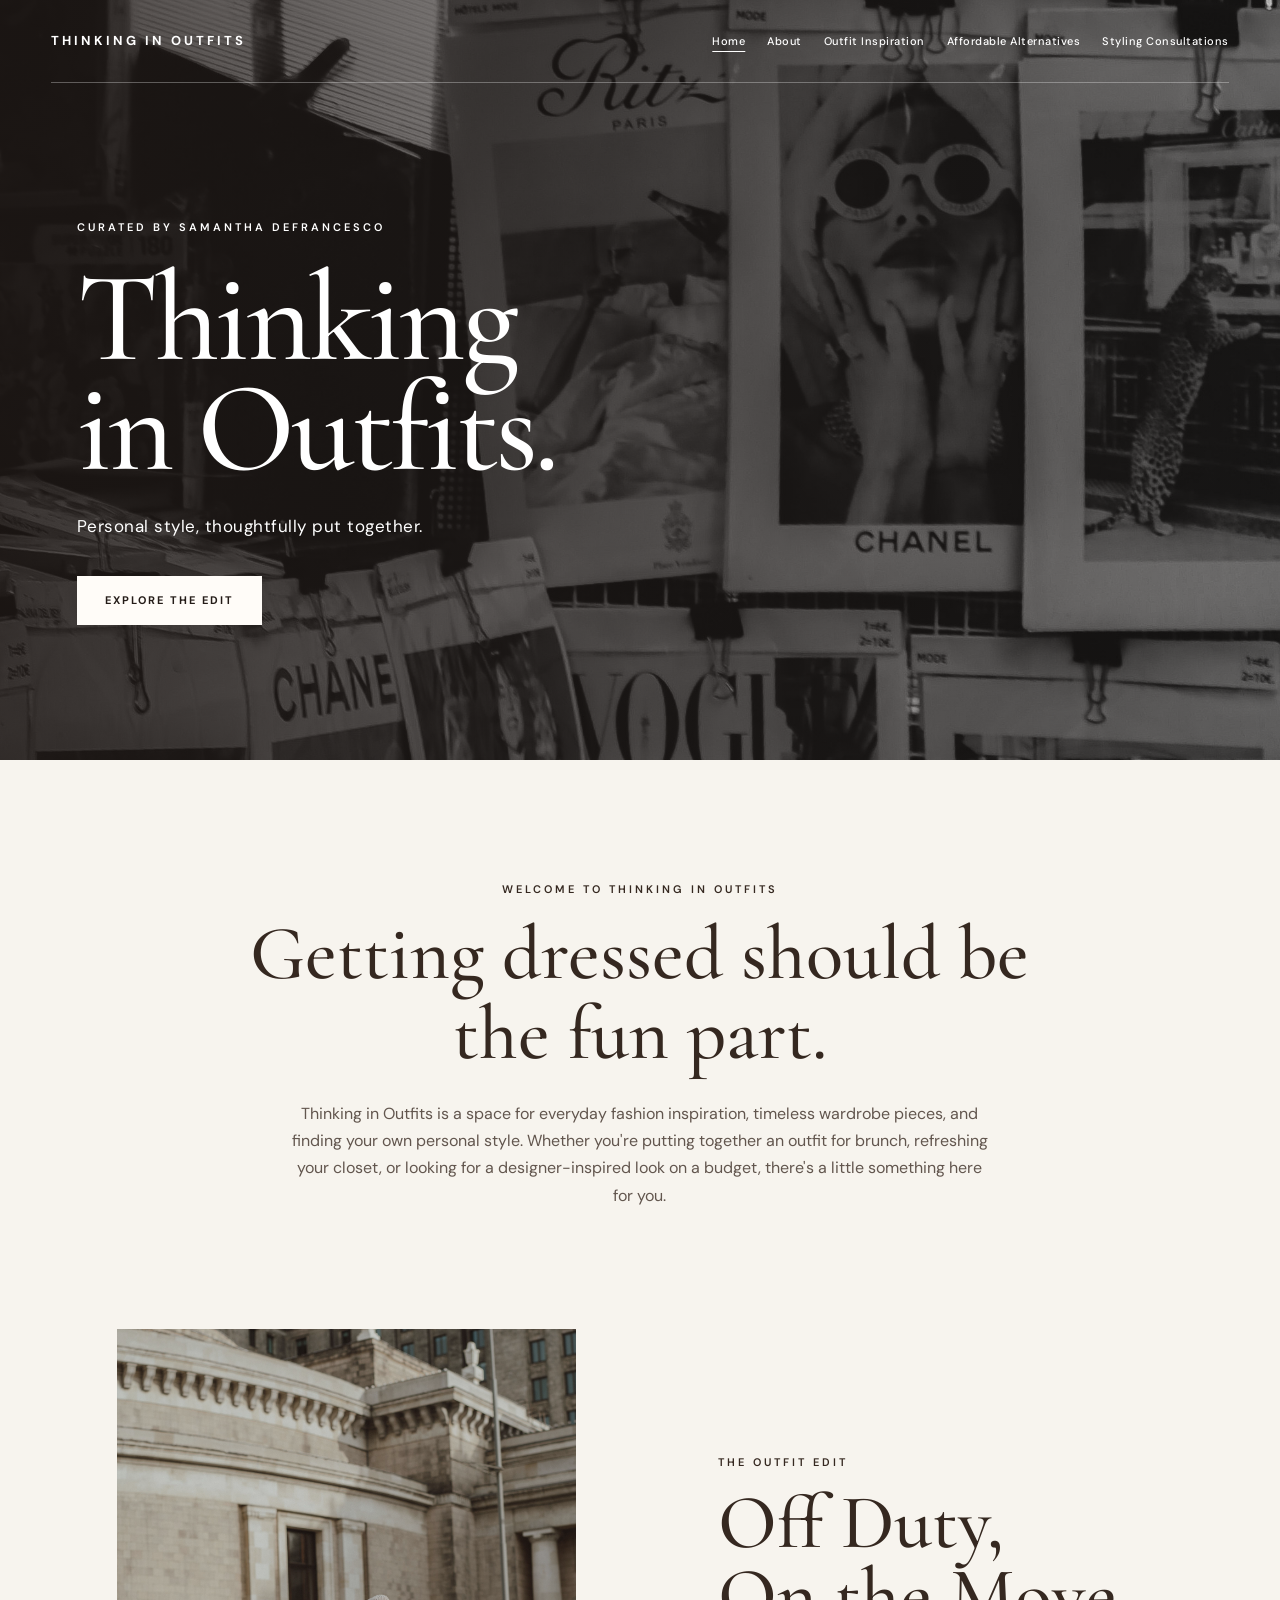
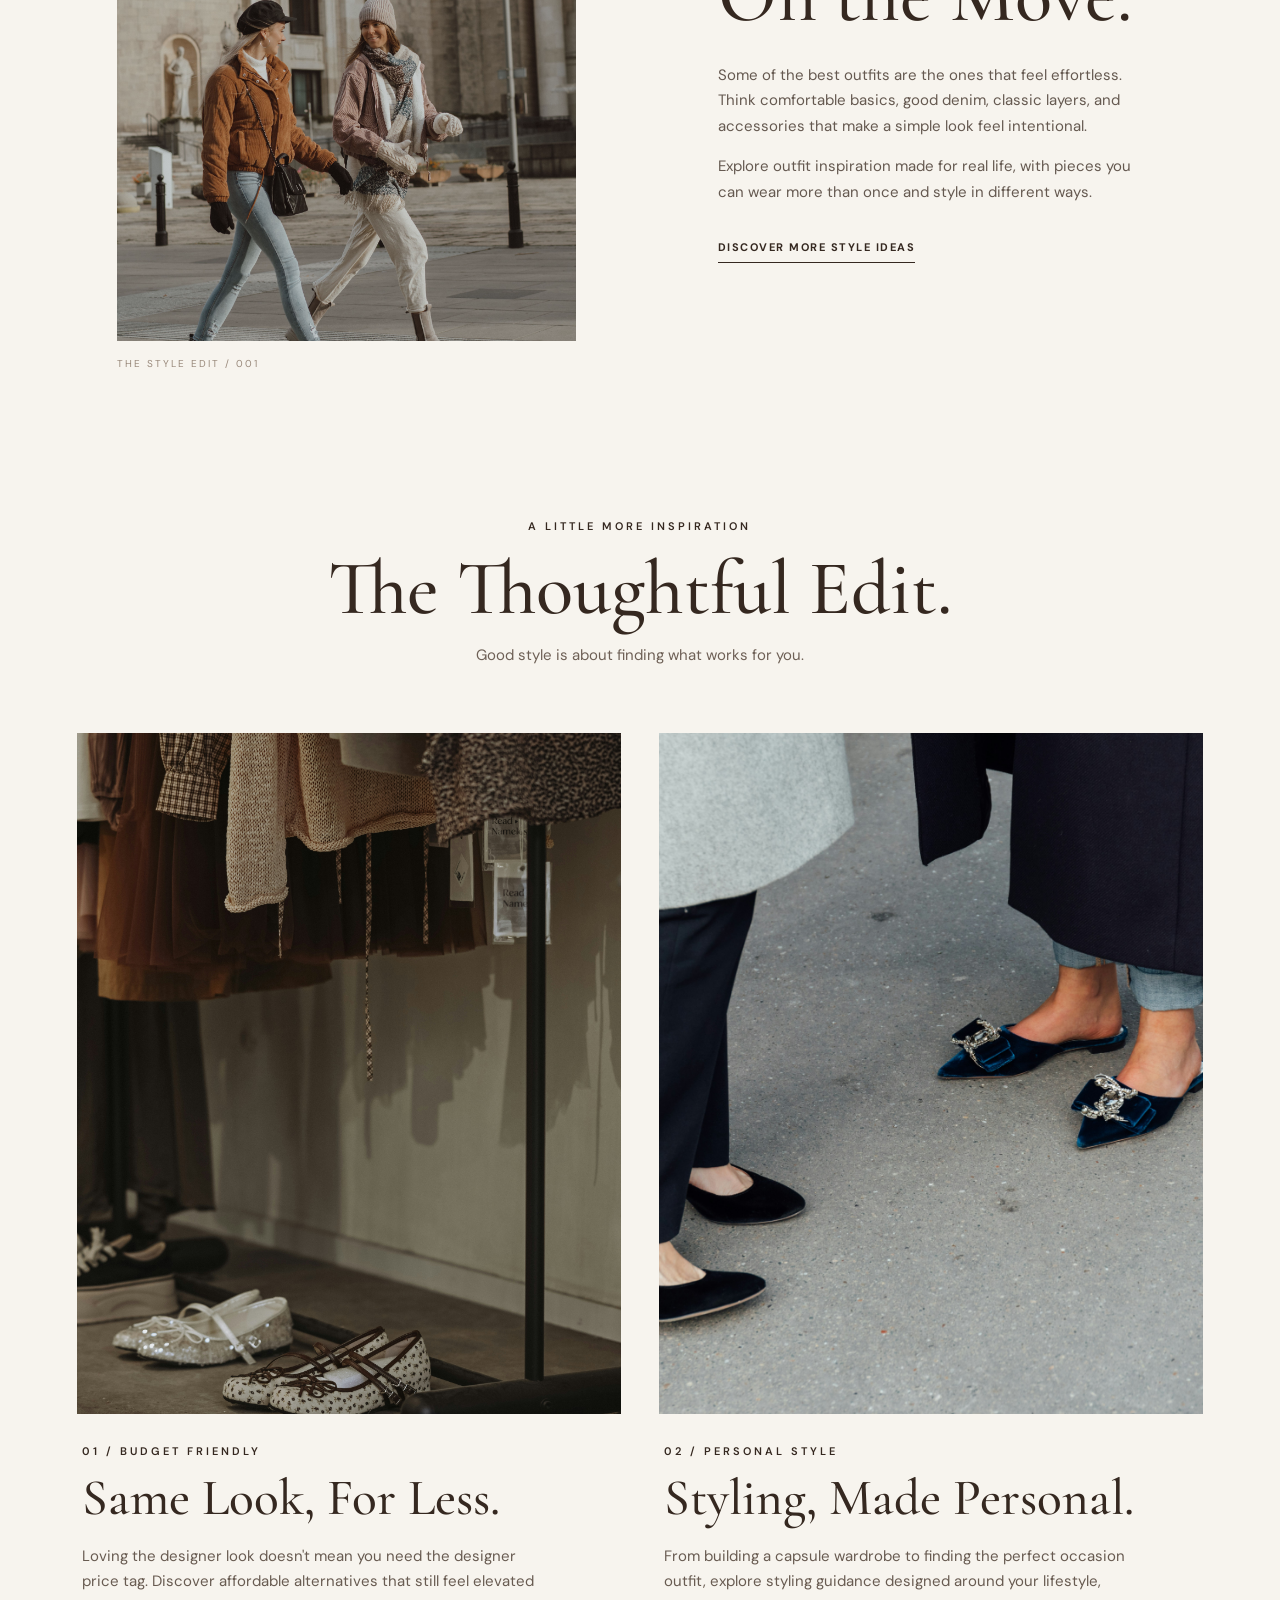
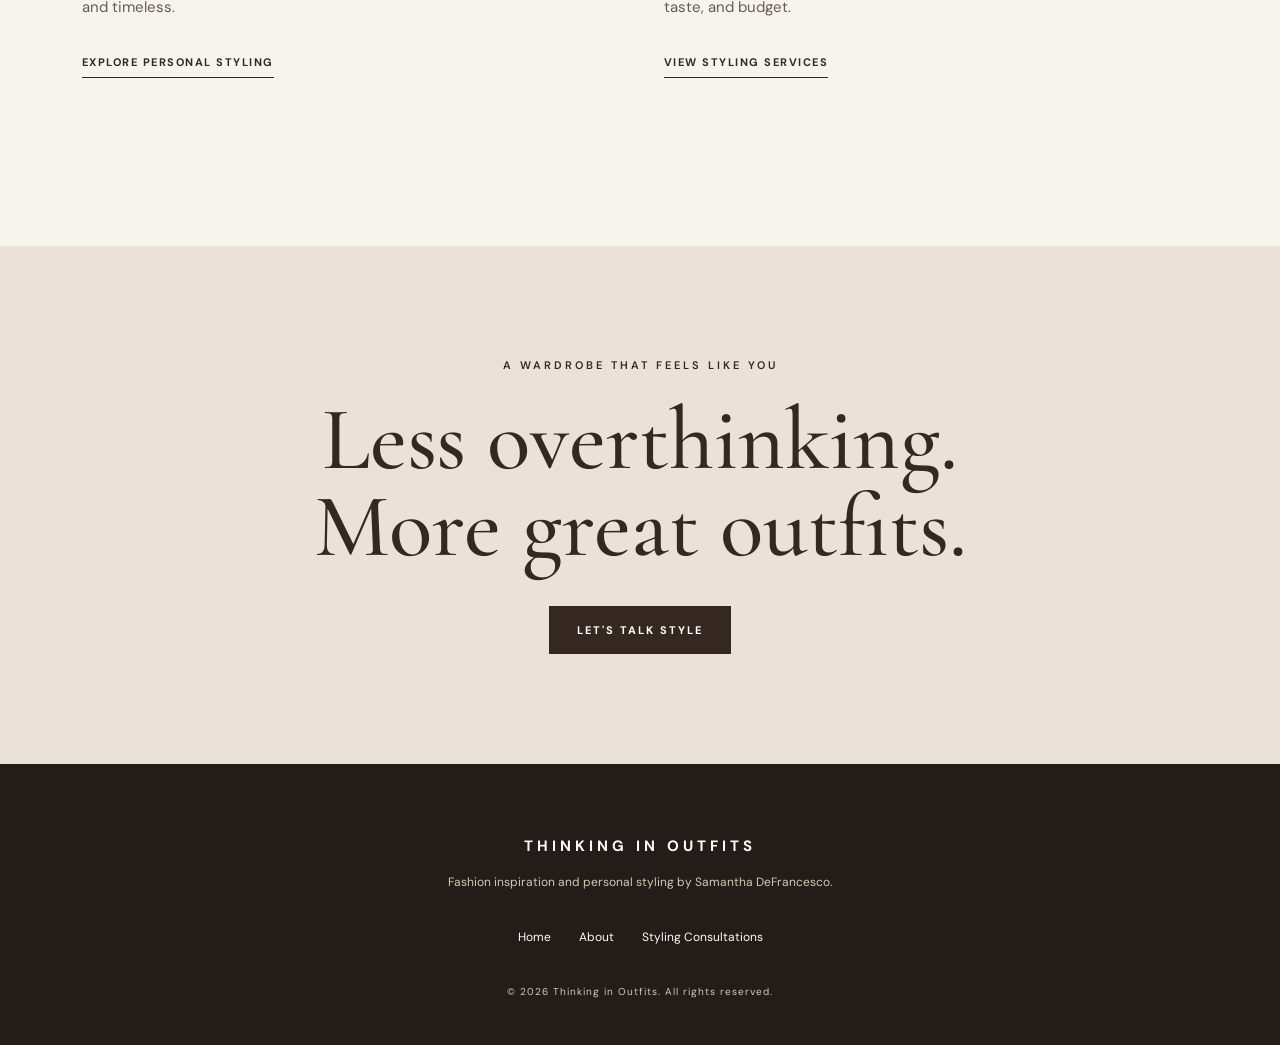
==== index.html @ 7001dfb4 "Add files via upload" ====
<!DOCTYPE html>
<html lang="en">

<head>
    <meta charset="UTF-8">
    <meta name="viewport" content="width=device-width, initial-scale=1.0">
    <meta name="description" content="Thinking in Outfits is a fashion inspiration and personal styling website by Samantha DeFrancesco.">
    <title>Home | Thinking in Outfits</title>
    <link rel="stylesheet" href="css/style.css">
</head>

<body>

    <!-- Header and Navigation -->
    <header class="hero home-hero">

        <nav class="navbar" aria-label="Main Navigation">
            <a href="index.html" class="logo">THINKING IN OUTFITS</a>

            <ul class="nav-links">
                <li><a href="index.html" aria-current="page">Home</a></li>
                <li><a href="index.html#about">About</a></li>
                <li><a href="index.html#outfits">Outfit Inspiration</a></li>
                <li><a href="index.html#alternatives">Affordable Alternatives</a></li>
                <li><a href="styling-consultations.html">Styling Consultations</a></li>
            </ul>
        </nav>

        <div class="hero-content">
            <p class="eyebrow">CURATED BY SAMANTHA DEFRANCESCO</p>
            <h1>Thinking<br>in Outfits.</h1>
            <p class="hero-subtitle">Personal style, thoughtfully put together.</p>
            <a href="#outfits" class="button button-light">EXPLORE THE EDIT</a>
        </div>

    </header>

    <!-- Main Website Content -->
    <main>

        <!-- Welcome Section -->
        <section id="about" class="intro-section container">
            <p class="eyebrow">WELCOME TO THINKING IN OUTFITS</p>

            <h2>Getting dressed should be the fun part.</h2>

            <p>
                Thinking in Outfits is a space for everyday fashion inspiration,
                timeless wardrobe pieces, and finding your own personal style.
                Whether you're putting together an outfit for brunch, refreshing
                your closet, or looking for a designer-inspired look on a budget,
                there's a little something here for you.
            </p>
        </section>

        <!-- Featured Outfit Section -->
        <section id="outfits" class="featured-section container">

            <figure class="featured-image">
                <img src="images/off-duty.jpg"
                     alt="An editorial collage of a casual, everyday outfit">
                <figcaption>THE STYLE EDIT / 001</figcaption>
            </figure>

            <div class="featured-text">
                <p class="eyebrow">THE OUTFIT EDIT</p>
                <h2>Off Duty,<br>On the Move.</h2>

                <p>
                    Some of the best outfits are the ones that feel effortless.
                    Think comfortable basics, good denim, classic layers,
                    and accessories that make a simple look feel intentional.
                </p>

                <p>
                    Explore outfit inspiration made for real life, with pieces
                    you can wear more than once and style in different ways.
                </p>

                <a href="#alternatives" class="text-link">
                    DISCOVER MORE STYLE IDEAS
                </a>
            </div>

        </section>

        <!-- Additional Website Offerings -->
        <section id="alternatives" class="discover-section container">

            <div class="section-heading">
                <p class="eyebrow">A LITTLE MORE INSPIRATION</p>
                <h2>The Thoughtful Edit.</h2>
                <p>Good style is about finding what works for you.</p>
            </div>

            <div class="card-grid">

                <article class="style-card">
                    <img src="images/affordable-look.jpg"
                         alt="Fashion collage featuring a stylish, budget-friendly outfit">

                    <div class="card-content">
                        <p class="eyebrow">01 / BUDGET FRIENDLY</p>
                        <h3>Same Look, For Less.</h3>

                        <p>
                            Loving the designer look doesn't mean you need
                            the designer price tag. Discover affordable
                            alternatives that still feel elevated and timeless.
                        </p>

                        <a href="styling-consultations.html" class="text-link">
                            EXPLORE PERSONAL STYLING
                        </a>
                    </div>
                </article>

                <article class="style-card">
                    <img src="images/styling.jpg"
                         alt="Neutral clothing and accessories arranged for personal styling">

                    <div class="card-content">
                        <p class="eyebrow">02 / PERSONAL STYLE</p>
                        <h3>Styling, Made Personal.</h3>

                        <p>
                            From building a capsule wardrobe to finding the
                            perfect occasion outfit, explore styling guidance
                            designed around your lifestyle, taste, and budget.
                        </p>

                        <a href="styling-consultations.html" class="text-link">
                            VIEW STYLING SERVICES
                        </a>
                    </div>
                </article>

            </div>

        </section>

        <!-- Closing Statement -->
        <section class="closing-section">
            <p class="eyebrow">A WARDROBE THAT FEELS LIKE YOU</p>
            <h2>Less overthinking.<br>More great outfits.</h2>
            <a href="styling-consultations.html" class="button button-dark">
                LET'S TALK STYLE
            </a>
        </section>

    </main>

    <!-- Footer -->
    <footer class="site-footer">
        <p class="footer-logo">THINKING IN OUTFITS</p>
        <p>Fashion inspiration and personal styling by Samantha DeFrancesco.</p>

        <nav aria-label="Footer Navigation">
            <a href="index.html">Home</a>
            <a href="index.html#about">About</a>
            <a href="styling-consultations.html">Styling Consultations</a>
        </nav>

        <p class="copyright">&copy; 2026 Thinking in Outfits. All rights reserved.</p>
    </footer>

</body>
</html>
---- css/style.css ----
/* ========================================
   THINKING IN OUTFITS
   Website by Samantha DeFrancesco
   ITC 2400 Signature Assignment
======================================== */

@import url('https://fonts.googleapis.com/css2?family=Cormorant+Garamond:wght@400;500;600&family=DM+Sans:wght@400;500;600;700&display=swap');

/* COLORS AND GLOBAL STYLES */

:root {
    --cream: #f7f4ee;
    --ivory: #fffcf8;
    --chocolate: #352820;
    --espresso: #241c18;
    --taupe: #99897b;
    --sand: #eae2d8;
    --line: #ded5ca;
}

* {
    box-sizing: border-box;
}

html {
    scroll-behavior: smooth;
}

body {
    margin: 0;
    background-color: var(--cream);
    color: var(--chocolate);
    font-family: 'DM Sans', Arial, sans-serif;
    font-size: 15px;
    line-height: 1.7;
}

h1, h2, h3, p, figure {
    margin-top: 0;
}

h1, h2, h3 {
    font-family: 'Cormorant Garamond', Georgia, serif;
    font-weight: 500;
}

a {
    color: inherit;
    text-decoration: none;
}

a:focus-visible {
    outline: 2px solid currentColor;
    outline-offset: 5px;
}

img {
    display: block;
    max-width: 100%;
}

.container {
    width: 88%;
    max-width: 1180px;
    margin-left: auto;
    margin-right: auto;
}

.eyebrow {
    font-size: 11px;
    font-weight: 600;
    letter-spacing: 3px;
    text-transform: uppercase;
}

/* ========================================
   HERO BANNER
======================================== */

.hero {
    min-height: 760px;
    background-color: #6c5c50;
    background-image:
        linear-gradient(
            90deg,
            rgba(29, 22, 19, 0.74),
            rgba(29, 22, 19, 0.15)
        ),
        url("../images/hero.jpg");
    background-size: cover;
    background-position: center;
    color: white;
    display: flex;
    flex-direction: column;
}

.navbar {
    width: 92%;
    max-width: 1250px;
    margin: 0 auto;
    padding: 28px 0;
    display: flex;
    justify-content: space-between;
    align-items: center;
    gap: 30px;
    border-bottom: 1px solid rgba(255, 255, 255, 0.3);
}

.logo {
    font-size: 13px;
    font-weight: 700;
    letter-spacing: 3px;
    white-space: nowrap;
}

.nav-links {
    list-style: none;
    display: flex;
    justify-content: flex-end;
    flex-wrap: wrap;
    gap: 22px;
    margin: 0;
    padding: 0;
}

.nav-links a {
    font-size: 11px;
    font-weight: 500;
    letter-spacing: 0.5px;
    transition: opacity 0.3s ease;
}

.nav-links a:hover {
    opacity: 0.65;
}

.nav-links a[aria-current="page"] {
    text-decoration: underline;
    text-underline-offset: 6px;
}

.hero-content {
    width: 88%;
    max-width: 1180px;
    margin: auto;
    padding: 100px 0;
}

.hero-content h1 {
    font-size: clamp(75px, 10vw, 150px);
    line-height: 0.86;
    letter-spacing: -4px;
    margin: 28px 0;
}

.hero-subtitle {
    font-size: 17px;
    letter-spacing: 0.5px;
    margin-bottom: 35px;
}

/* BUTTONS AND LINKS */

.button {
    display: inline-block;
    padding: 15px 28px;
    font-size: 11px;
    font-weight: 700;
    letter-spacing: 2px;
    text-align: center;
    transition: background 0.3s ease, color 0.3s ease;
}

.button-light {
    background: var(--ivory);
    color: var(--espresso);
}

.button-light:hover {
    background: var(--sand);
}

.button-dark {
    background: var(--chocolate);
    color: white;
}

.button-dark:hover {
    background: #594438;
}

.text-link {
    display: inline-block;
    margin-top: 18px;
    padding-bottom: 5px;
    border-bottom: 1px solid currentColor;
    font-size: 11px;
    font-weight: 700;
    letter-spacing: 1.5px;
    transition: opacity 0.3s ease;
}

.text-link:hover {
    opacity: 0.55;
}

/* ========================================
   WELCOME SECTION
======================================== */

.intro-section {
    padding-top: 120px;
    padding-bottom: 120px;
    text-align: center;
}

.intro-section h2 {
    max-width: 800px;
    margin: 15px auto 25px;
    font-size: clamp(45px, 6vw, 78px);
    line-height: 1.05;
}

.intro-section > p:last-child {
    max-width: 700px;
    margin: 0 auto;
    color: #62564e;
    font-size: 16px;
}

/* ========================================
   FEATURED OUTFIT
======================================== */

.featured-section {
    display: grid;
    grid-template-columns: 1fr 0.9fr;
    align-items: center;
    gap: 9%;
    padding-bottom: 130px;
}

.featured-image img {
    width: 100%;
    aspect-ratio: 3 / 4;
    object-fit: cover;
    background-color: var(--sand);
    filter: saturate(0.9);
}

.featured-image figcaption {
    padding-top: 14px;
    font-size: 10px;
    letter-spacing: 2px;
    color: var(--taupe);
}

.featured-text h2 {
    font-size: clamp(55px, 6vw, 88px);
    line-height: 0.95;
    margin: 15px 0 30px;
}

.featured-text > p:not(.eyebrow) {
    max-width: 430px;
    color: #655950;
}

/* ========================================
   THE THOUGHTFUL EDIT
======================================== */

.discover-section {
    padding-bottom: 140px;
}

.section-heading {
    text-align: center;
    margin-bottom: 65px;
}

.section-heading h2 {
    font-size: clamp(50px, 6vw, 80px);
    line-height: 1;
    margin: 15px 0;
}

.section-heading > p:last-child {
    color: #6e6056;
}

.card-grid {
    display: grid;
    grid-template-columns: repeat(2, minmax(0, 1fr));
    gap: 38px;
}

.style-card img {
    width: 100%;
    aspect-ratio: 4 / 5;
    object-fit: cover;
    background-color: var(--sand);
    transition: transform 0.4s ease, filter 0.4s ease;
}

.style-card img:hover {
    filter: brightness(0.95);
    transform: scale(0.99);
}

.card-content {
    padding: 28px 5px;
}

.card-content h3 {
    font-size: clamp(38px, 4vw, 55px);
    line-height: 1.05;
    margin: 12px 0 18px;
}

.card-content > p:not(.eyebrow) {
    max-width: 470px;
    color: #685b51;
}

/* ========================================
   CLOSING STATEMENT
======================================== */

.closing-section {
    background-color: var(--sand);
    text-align: center;
    padding: 110px 20px;
}

.closing-section h2 {
    font-size: clamp(55px, 7vw, 90px);
    line-height: 0.97;
    margin: 22px 0 35px;
}

/* ========================================
   STYLING CONSULTATIONS PAGE
======================================== */

.services-hero {
    min-height: 570px;
    background-image:
        linear-gradient(
            90deg,
            rgba(29, 22, 19, 0.75),
            rgba(29, 22, 19, 0.25)
        ),
        url("../images/styling.jpg");
}

.services-hero .hero-content h1 {
    font-size: clamp(65px, 8vw, 110px);
}

.services-intro {
    padding-top: 110px;
    padding-bottom: 85px;
    text-align: center;
}

.services-intro h2 {
    font-size: clamp(48px, 6vw, 78px);
    line-height: 1;
    margin: 20px auto;
}

.services-intro > p:last-child {
    max-width: 680px;
    margin: 0 auto;
    color: #655950;
}

.services-grid {
    display: grid;
    grid-template-columns: repeat(3, minmax(0, 1fr));
    gap: 24px;
    margin-bottom: 90px;
}

.service-card {
    background: var(--ivory);
    padding: 38px 28px;
}

.service-card h3 {
    font-size: 40px;
    line-height: 1;
    margin: 16px 0;
}

.service-card p {
    color: #655950;
}

.pricing-section {
    padding-bottom: 110px;
}

.pricing-section h2 {
    font-size: clamp(45px, 6vw, 70px);
    text-align: center;
}

.pricing-wrap {
    width: 100%;
    overflow-x: auto;
}

.pricing-table {
    width: 100%;
    min-width: 480px;
    border-collapse: collapse;
    text-align: left;
}

.pricing-table th {
    background-color: var(--sand);
    padding: 20px;
    font-size: 12px;
    letter-spacing: 1px;
    text-transform: uppercase;
}

.pricing-table td {
    padding: 22px 20px;
    border: none;
}

.pricing-table tbody tr:nth-child(odd) {
    background-color: var(--ivory);
}

.pricing-note {
    font-size: 12px;
    color: #74665c;
    text-align: center;
    margin-top: 20px;
}

.process-section {
    background: var(--sand);
    padding: 95px 0;
}

.process-section h2 {
    font-size: clamp(48px, 6vw, 75px);
    text-align: center;
}

.process-grid {
    display: grid;
    grid-template-columns: repeat(3, minmax(0, 1fr));
    gap: 35px;
    margin-top: 50px;
}

.process-step {
    text-align: center;
}

.process-step h3 {
    font-size: 33px;
    margin: 12px 0;
}

.process-step p {
    color: #655950;
}

.contact-section {
    padding: 110px 20px;
    text-align: center;
}

.contact-section h2 {
    font-size: clamp(50px, 6vw, 80px);
    line-height: 1;
    margin: 15px 0 25px;
}

/* ========================================
   FOOTER
======================================== */

.site-footer {
    background-color: var(--espresso);
    color: var(--ivory);
    text-align: center;
    padding: 70px 20px 35px;
}

.footer-logo {
    font-size: 15px;
    font-weight: 700;
    letter-spacing: 4px;
    margin-bottom: 12px;
}

.site-footer > p:not(.footer-logo) {
    font-size: 12px;
    color: #d5c8ba;
}

.site-footer nav {
    display: flex;
    justify-content: center;
    flex-wrap: wrap;
    gap: 28px;
    margin: 35px 0;
}

.site-footer nav a {
    font-size: 12px;
    transition: opacity 0.3s ease;
}

.site-footer nav a:hover {
    opacity: 0.6;
}

.copyright {
    font-size: 10px !important;
    letter-spacing: 1px;
}

/* ========================================
   RESPONSIVE TABLET LAYOUT
======================================== */

@media (max-width: 950px) {

    .navbar {
        flex-direction: column;
        gap: 20px;
    }

    .nav-links {
        justify-content: center;
        gap: 15px;
    }

    .featured-section {
        gap: 5%;
    }

    .services-grid {
        grid-template-columns: 1fr;
    }

}

/* ========================================
   RESPONSIVE MOBILE LAYOUT
======================================== */

@media (max-width: 650px) {

    .hero {
        min-height: 680px;
    }

    .navbar {
        padding: 23px 0;
    }

    .logo {
        font-size: 12px;
        letter-spacing: 2px;
    }

    .nav-links {
        gap: 10px 15px;
    }

    .nav-links a {
        font-size: 10px;
    }

    .hero-content {
        padding: 85px 0;
    }

    .hero-content h1 {
        font-size: clamp(65px, 14vw, 95px);
        letter-spacing: -2px;
    }

    .hero-subtitle {
        font-size: 14px;
    }

    .intro-section {
        padding-top: 80px;
        padding-bottom: 80px;
    }

    .featured-section {
        grid-template-columns: 1fr;
        gap: 35px;
        padding-bottom: 90px;
    }

    .featured-text h2 {
        font-size: 65px;
    }

    .discover-section {
        padding-bottom: 90px;
    }

    .card-grid {
        grid-template-columns: 1fr;
        gap: 40px;
    }

    .section-heading {
        margin-bottom: 40px;
    }

    .closing-section {
        padding: 85px 18px;
    }

    .services-hero {
        min-height: 600px;
    }

    .services-intro {
        padding-top: 80px;
    }

    .process-grid {
        grid-template-columns: 1fr;
        gap: 30px;
    }

    .site-footer {
        padding-top: 55px;
    }

    .site-footer nav {
        gap: 15px;
    }

}

/* Accessibility: Reduce animation if requested */

@media (prefers-reduced-motion: reduce) {
    html {
        scroll-behavior: auto;
    }

    .style-card img,
    .button,
    .text-link,
    .nav-links a {
        transition: none;
    }
}
/* Centered section labels */

.text-center {
    text-align: center;
}
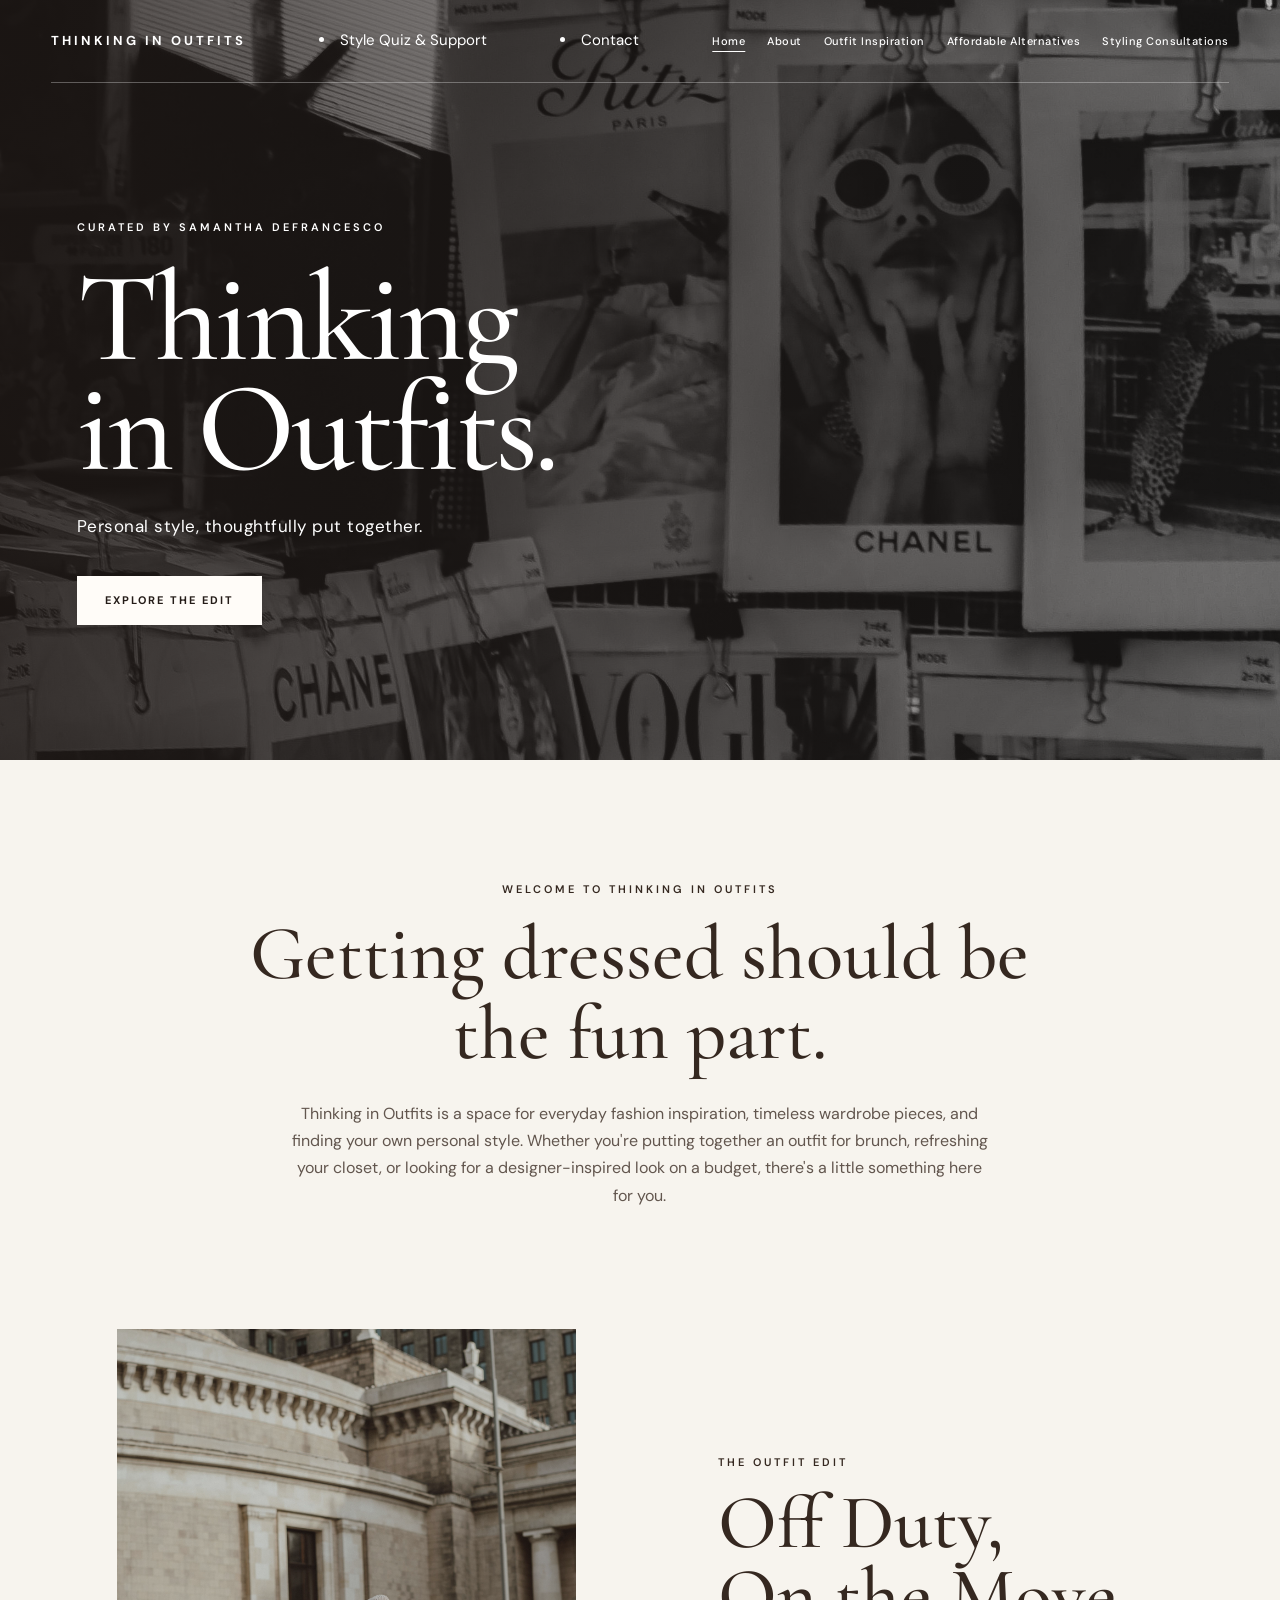
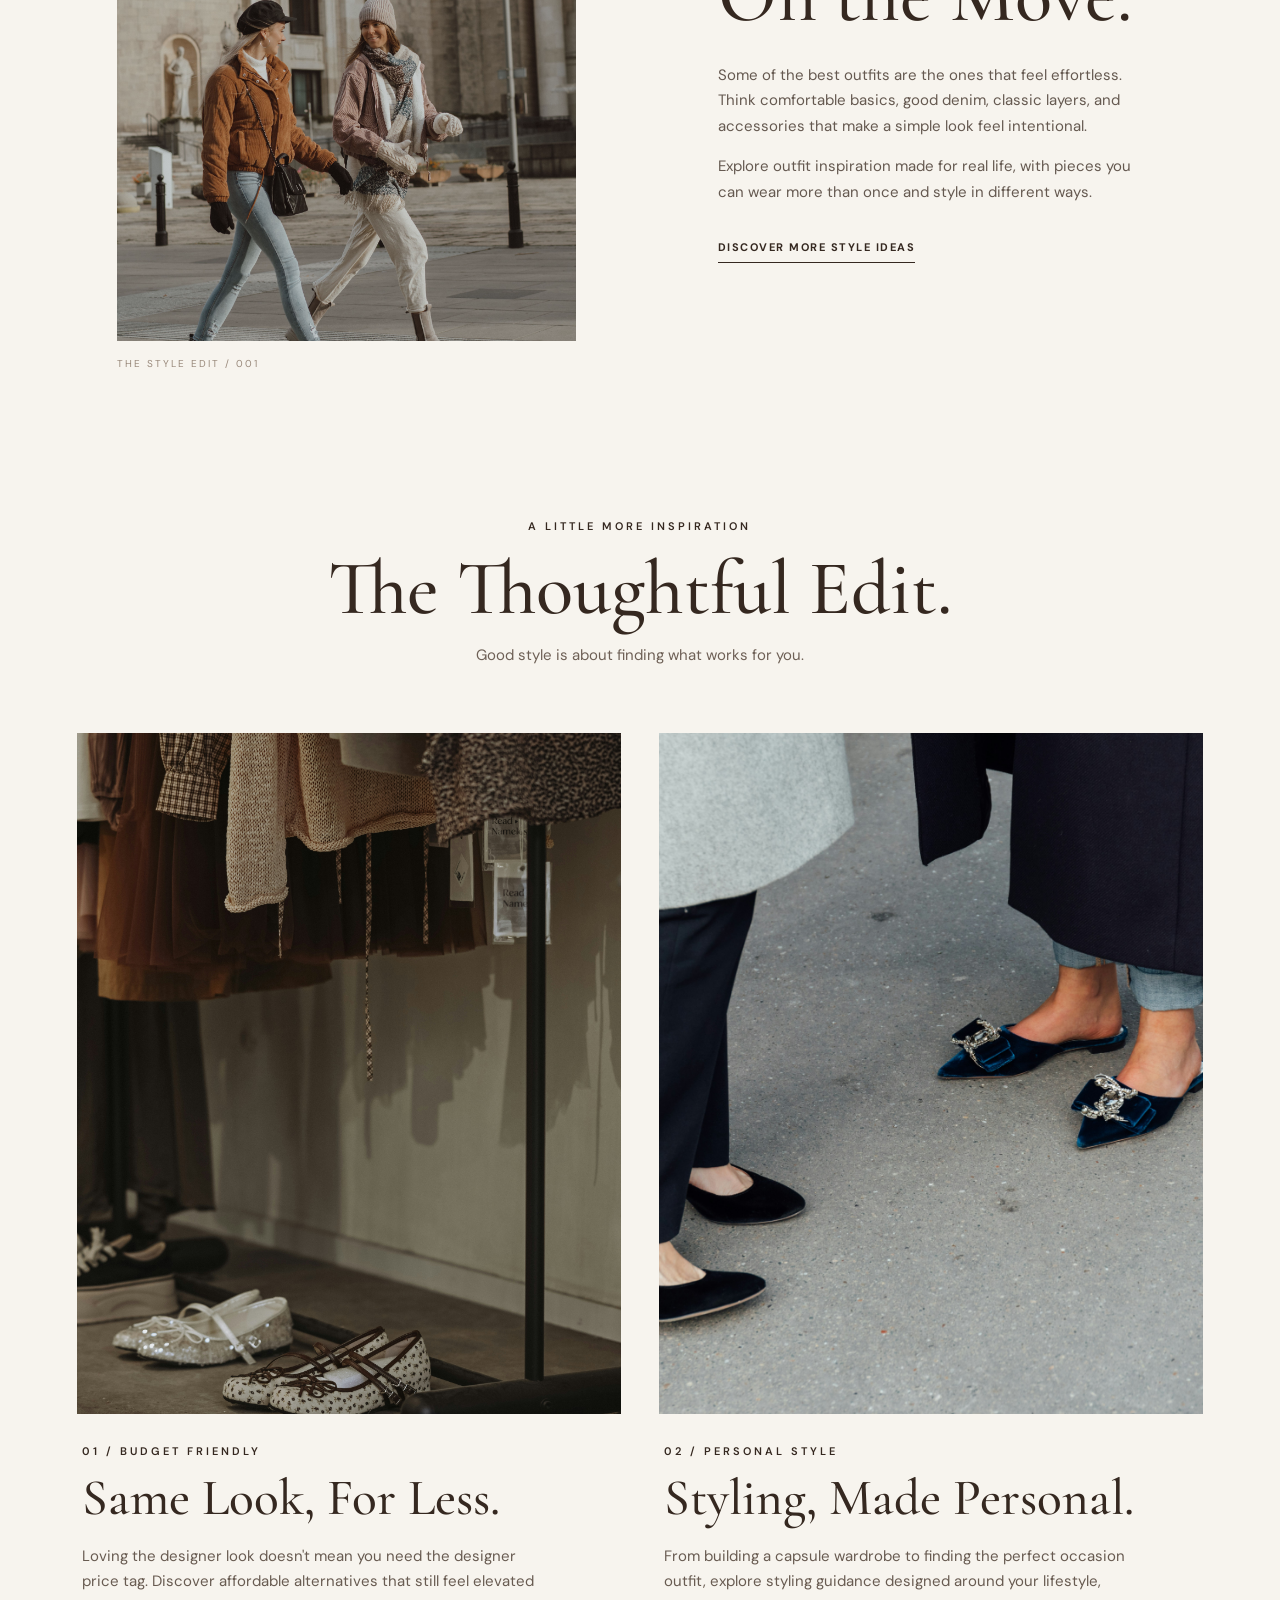
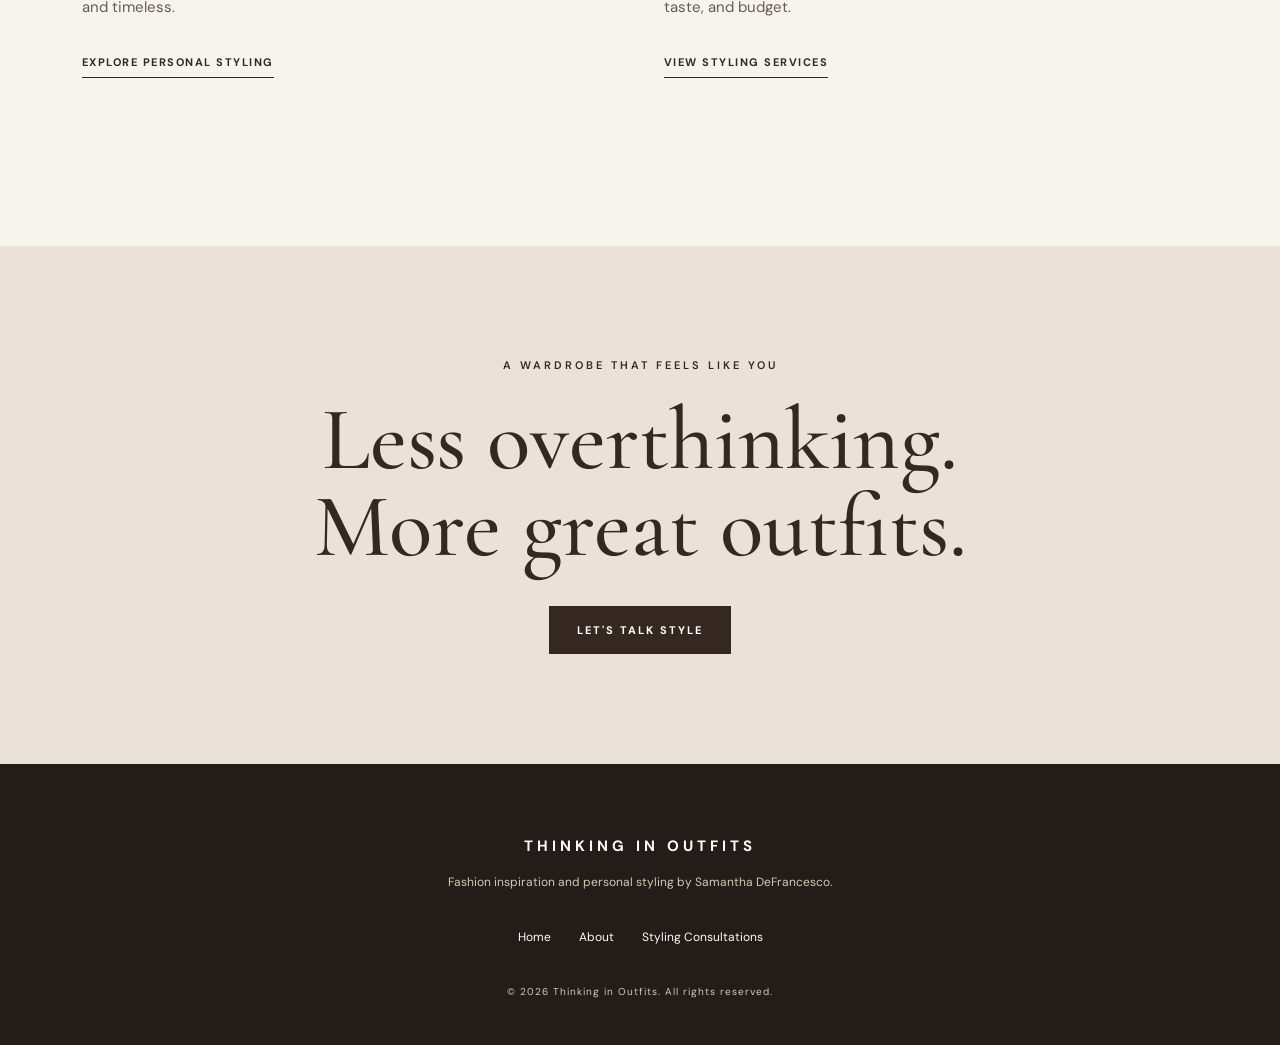
==== commit 318204f6: "Add files via upload" ====
--- a/index.html
+++ b/index.html
@@ -16,7 +16,8 @@
 
         <nav class="navbar" aria-label="Main Navigation">
             <a href="index.html" class="logo">THINKING IN OUTFITS</a>
-
+<li><a href="support.html">Style Quiz & Support</a></li>
+<li><a href="contact.html">Contact</a></li>
             <ul class="nav-links">
                 <li><a href="index.html" aria-current="page">Home</a></li>
                 <li><a href="index.html#about">About</a></li>
--- a/css/style.css
+++ b/css/style.css
@@ -668,4 +668,157 @@
 
 .text-center {
     text-align: center;
+}
+
+
+/* CONTACT FORM */
+.styling-form {
+    max-width: 750px;
+    margin: 30px auto 90px;
+    padding: 40px;
+    background-color: var(--ivory);
+    border: 1px solid var(--line);
+}
+
+.form-field {
+    margin-bottom: 25px;
+}
+
+.form-field label {
+    display: block;
+    font-weight: 600;
+    margin-bottom: 8px;
+}
+
+.form-field input,
+.form-field select,
+.form-field textarea {
+    width: 100%;
+    padding: 14px;
+    border: 1px solid var(--line);
+    background: white;
+    color: var(--chocolate);
+    font: inherit;
+}
+
+.form-field textarea {
+    resize: vertical;
+}
+
+.form-field input:focus,
+.form-field select:focus,
+.form-field textarea:focus {
+    outline: 2px solid var(--taupe);
+}
+
+.styling-form button {
+    cursor: pointer;
+    border: none;
+}
+
+#form-status {
+    margin-top: 20px;
+}
+
+@media (max-width: 650px) {
+    .styling-form {
+        padding: 20px;
+    }
+}
+
+/* PERSONAL STYLE QUIZ AND SUPPORT */
+
+.style-support {
+    padding-top: 50px;
+    padding-bottom: 50px;
+}
+
+.quiz-form {
+    max-width: 850px;
+    margin: 30px auto;
+    padding: 35px;
+    background: #faf7f0;
+    border: 1px solid #d7c7b6;
+}
+
+.quiz-form fieldset {
+    border: none;
+    padding: 0 0 25px;
+    margin-bottom: 25px;
+    border-bottom: 1px solid #d7c7b6;
+}
+
+.quiz-form legend,
+.quiz-label {
+    display: block;
+    font-weight: bold;
+    margin-bottom: 15px;
+}
+
+.quiz-form fieldset label {
+    display: block;
+    margin: 12px 0;
+    cursor: pointer;
+}
+
+.quiz-form input[type="radio"] {
+    margin-right: 10px;
+}
+
+.quiz-form select,
+.quiz-form textarea {
+    display: block;
+    width: 100%;
+    box-sizing: border-box;
+    padding: 12px;
+    margin: 12px 0 25px;
+    border: 1px solid #bfae9d;
+    font: inherit;
+}
+
+.quiz-form button {
+    cursor: pointer;
+}
+
+.quiz-result {
+    padding: 30px;
+    margin: 25px auto;
+    max-width: 850px;
+    background: #eee6da;
+    border: 1px solid #d7c7b6;
+}
+
+.quiz-notice {
+    font-size: 0.9rem;
+}
+
+.support-list {
+    max-width: 850px;
+    margin: 25px auto;
+    padding-left: 30px;
+}
+
+.support-list > li {
+    margin-bottom: 30px;
+}
+
+.support-list ul {
+    margin-top: 10px;
+    padding-left: 25px;
+    list-style-type: square;
+}
+
+.support-list ul li {
+    margin-bottom: 8px;
+}
+
+@media (max-width: 650px) {
+    .quiz-form {
+        padding: 20px;
+    }
+
+    .style-support {
+        padding-top: 30px;
+        padding-bottom: 30px;
+    }
 }
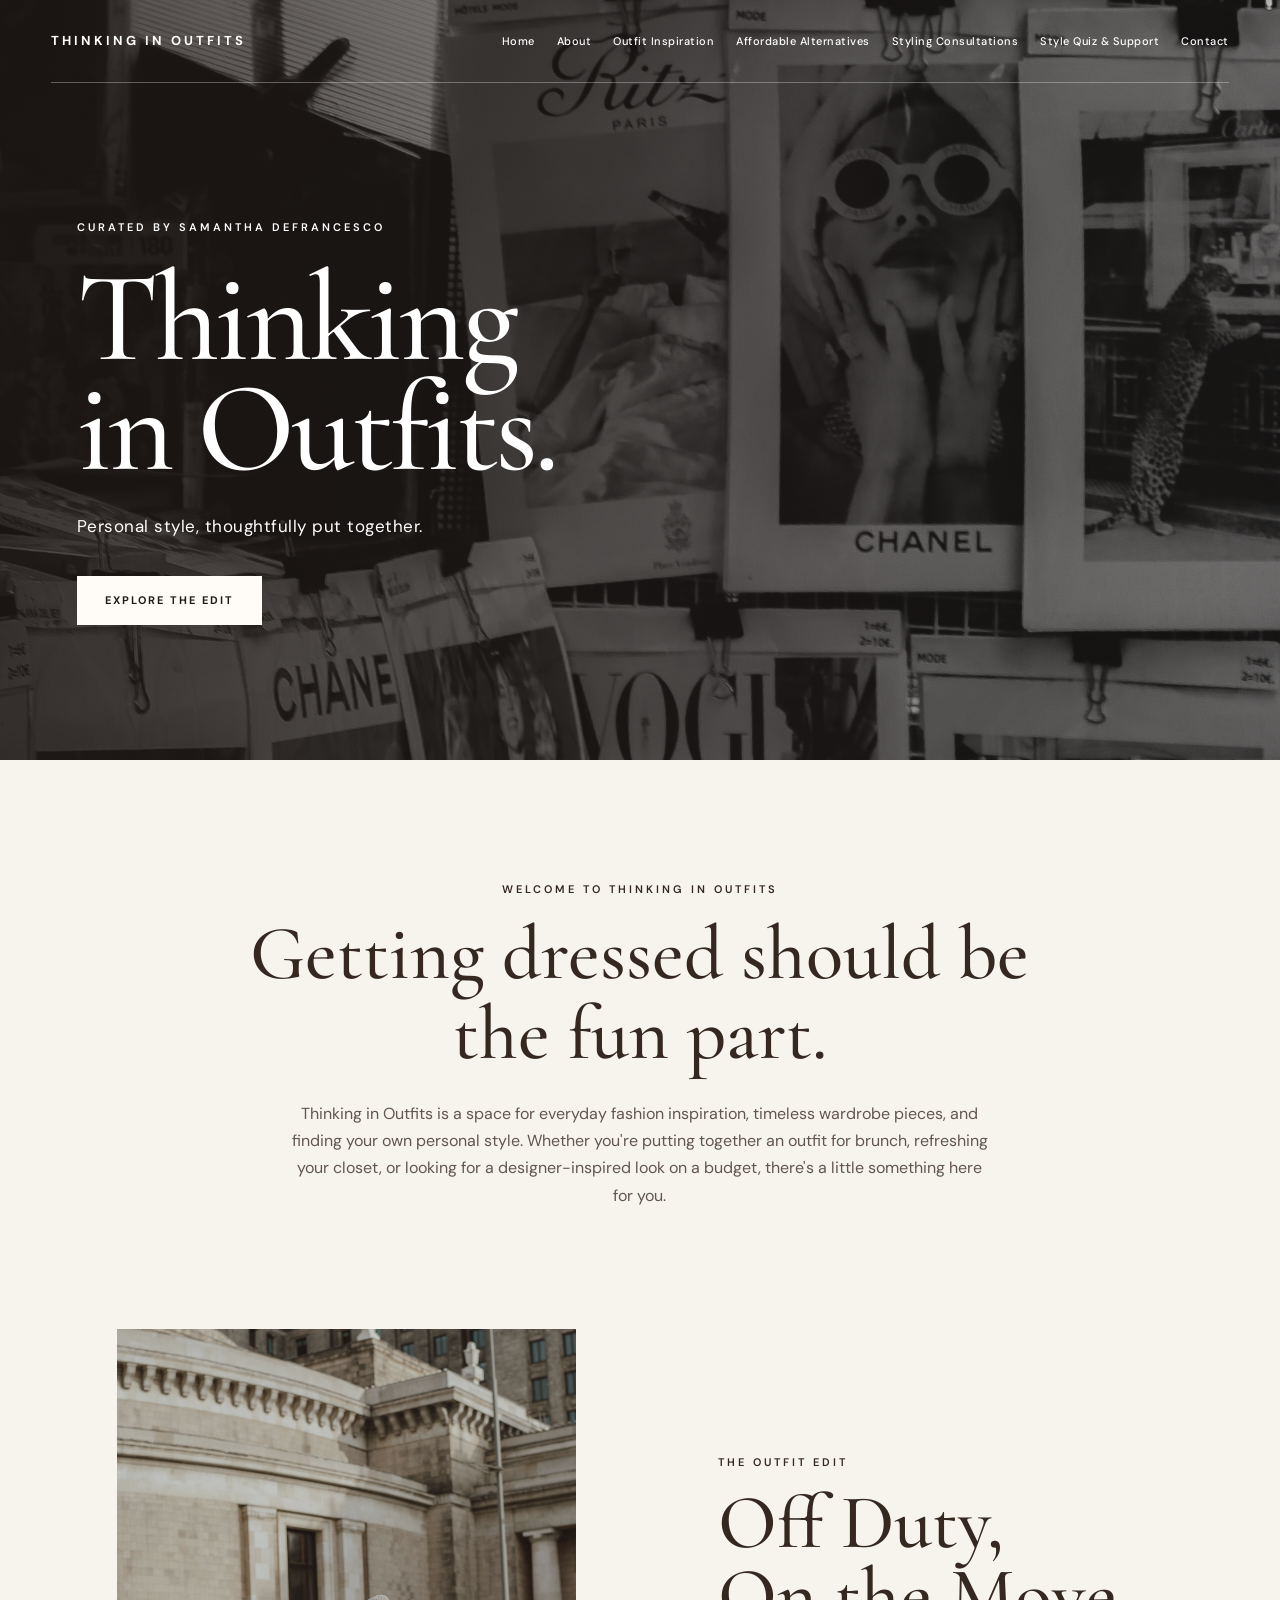
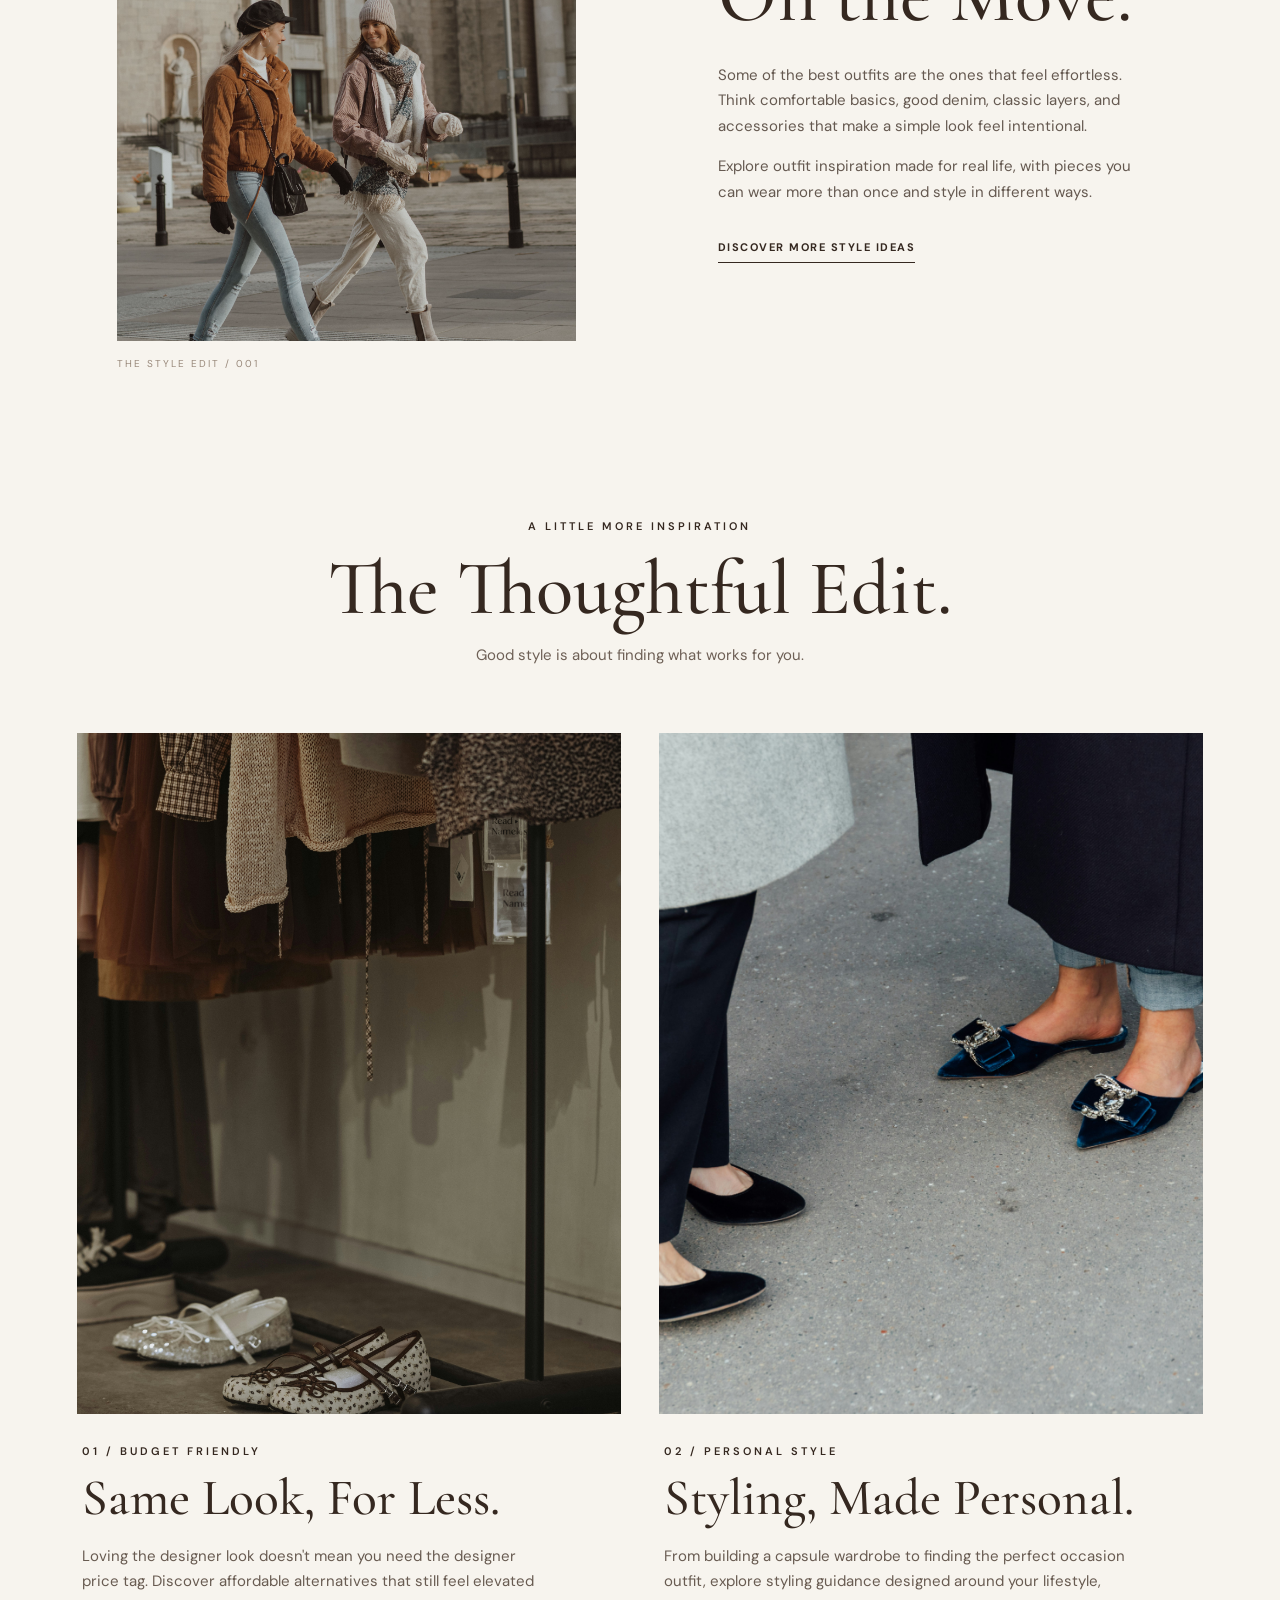
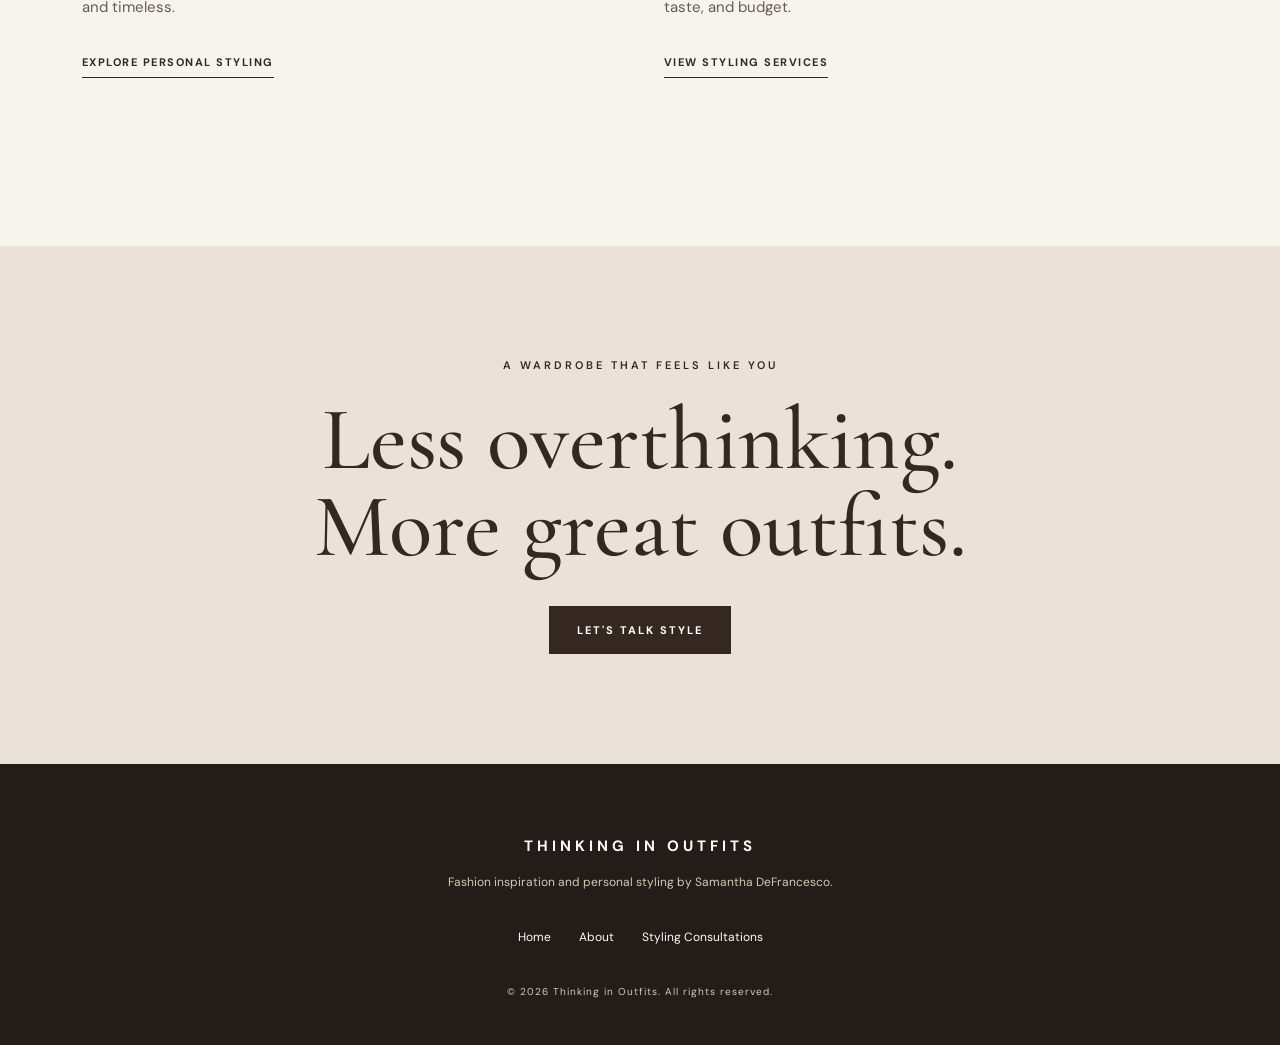
==== commit f50dc723: "Add files via upload" ====
--- a/index.html
+++ b/index.html
@@ -16,15 +16,16 @@
 
         <nav class="navbar" aria-label="Main Navigation">
             <a href="index.html" class="logo">THINKING IN OUTFITS</a>
-<li><a href="support.html">Style Quiz & Support</a></li>
-<li><a href="contact.html">Contact</a></li>
-            <ul class="nav-links">
-                <li><a href="index.html" aria-current="page">Home</a></li>
-                <li><a href="index.html#about">About</a></li>
-                <li><a href="index.html#outfits">Outfit Inspiration</a></li>
-                <li><a href="index.html#alternatives">Affordable Alternatives</a></li>
-                <li><a href="styling-consultations.html">Styling Consultations</a></li>
-            </ul>
+
+           <ul class="nav-links">
+  <li><a href="index.html">Home</a></li>
+  <li><a href="index.html#about">About</a></li>
+  <li><a href="index.html#outfits">Outfit Inspiration</a></li>
+  <li><a href="index.html#alternatives">Affordable Alternatives</a></li>
+  <li><a href="styling-consultations.html">Styling Consultations</a></li>
+  <li><a href="support.html">Style Quiz & Support</a></li>
+  <li><a href="contact.html">Contact</a></li>
+</ul>
         </nav>
 
         <div class="hero-content">
